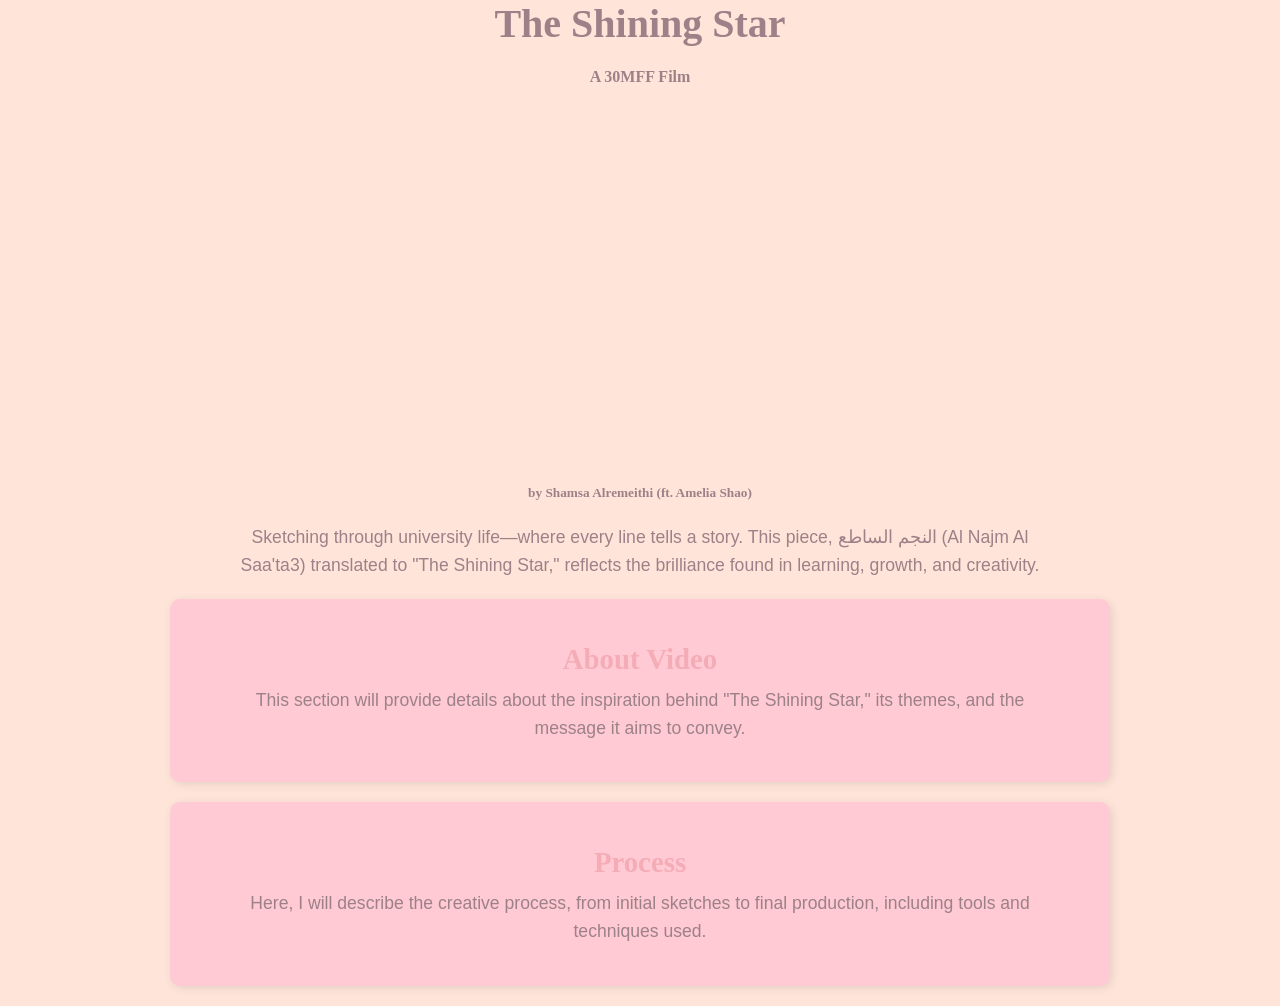
==== 30MFF Film/index.html @ 5f30f7c6 "30MFF Film" ====
<html>
<html lang="en">
<head>
    <meta charset="UTF-8">
    <meta name="viewport" content="width=device-width, initial-scale=1.0">
    <title>The Shining Star</title>
    <link rel="stylesheet" href="style.css">
</head>
<body>

    <center><h1>The Shining Star</h1></center>
    <center><h4>A 30MFF Film</h4></center>

    <!-- <iframe width="560" height="315" src="https://www.youtube.com/embed/K5BdJ549cKo?si=kLGH2-34t69W0AnN" title="YouTube video player" frameborder="0" allow="accelerometer; autoplay; clipboard-write; encrypted-media; gyroscope; picture-in-picture; web-share" referrerpolicy="strict-origin-when-cross-origin" allowfullscreen></iframe> -->
    
    <iframe width="560" height="315" src="https://www.youtube.com/embed/c_AoSeTFgb4" title="YouTube video player" frameborder="0" allow="accelerometer; autoplay; clipboard-write; encrypted-media; gyroscope; picture-in-picture; web-share" referrerpolicy="strict-origin-when-cross-origin" allowfullscreen></iframe>
    
    <center><h5>by Shamsa Alremeithi (ft. Amelia Shao)</h5></center>

    <center>
        <p>
            Sketching through university life—where every line tells a story. 
            This piece, النجم الساطع (Al Najm Al Saa'ta3) translated to "The Shining Star," 
            reflects the brilliance found in learning, growth, and creativity.
        </p>
    </center>

    <!-- Sections -->
    <div class="section">
        <h2>About Video</h2>
        <p>
            This section will provide details about the inspiration behind "The Shining Star," 
            its themes, and the message it aims to convey.
        </p>
    </div>

    <div class="section">
        <h2>Process</h2>
        <p>
            Here, I will describe the creative process, from initial sketches to final production, 
            including tools and techniques used.
        </p>
    </div>

</body>
</html>
---- 30MFF Film/style.css ----
/* General Styling */
body {
    background-color: #FFE5D9;
    color: #9D8189;
    font-family: Calibri, sans-serif;
    margin: 0;
    padding: 0;
    text-align: center;
}

/* Banner Styling */
.banner {
    background-color: #FFCAD4;
    padding: 20px;
    border-radius: 0 0 10px 10px; /* Rounded bottom edges */
    box-shadow: 0 2px 10px rgba(0, 0, 0, 0.1);
    margin-bottom: 20px;
}

/* Headings */
h1, h2, h4, h5 {
    font-family: Georgia, serif;
    color: #9D8189;
}

h1 {
    font-size: 2.5rem;
    margin: 0;
}

/* Paragraphs */
p {
    font-size: 1.1rem;
    line-height: 1.6;
    max-width: 800px;
    margin: 0 auto 20px auto;
}

/* Centered Content */
iframe {
    margin: 20px 0;
}

/* Section Styling */
.section {
    background-color: #FFCAD4;
    padding: 20px;
    border-radius: 10px;
    margin: 20px auto;
    max-width: 900px;
    box-shadow: 2px 2px 10px rgba(0, 0, 0, 0.1);
}

/* Headings inside sections */
.section h2 {
    font-size: 1.8rem;
    color: #F4ACB7;
    margin-bottom: 10px;
}

/* Responsive Design */
@media (max-width: 768px) {
    h1 {
        font-size: 2rem;
    }
    h4 {
        font-size: 1.3rem;
    }
    p {
        font-size: 1rem;
    }
}
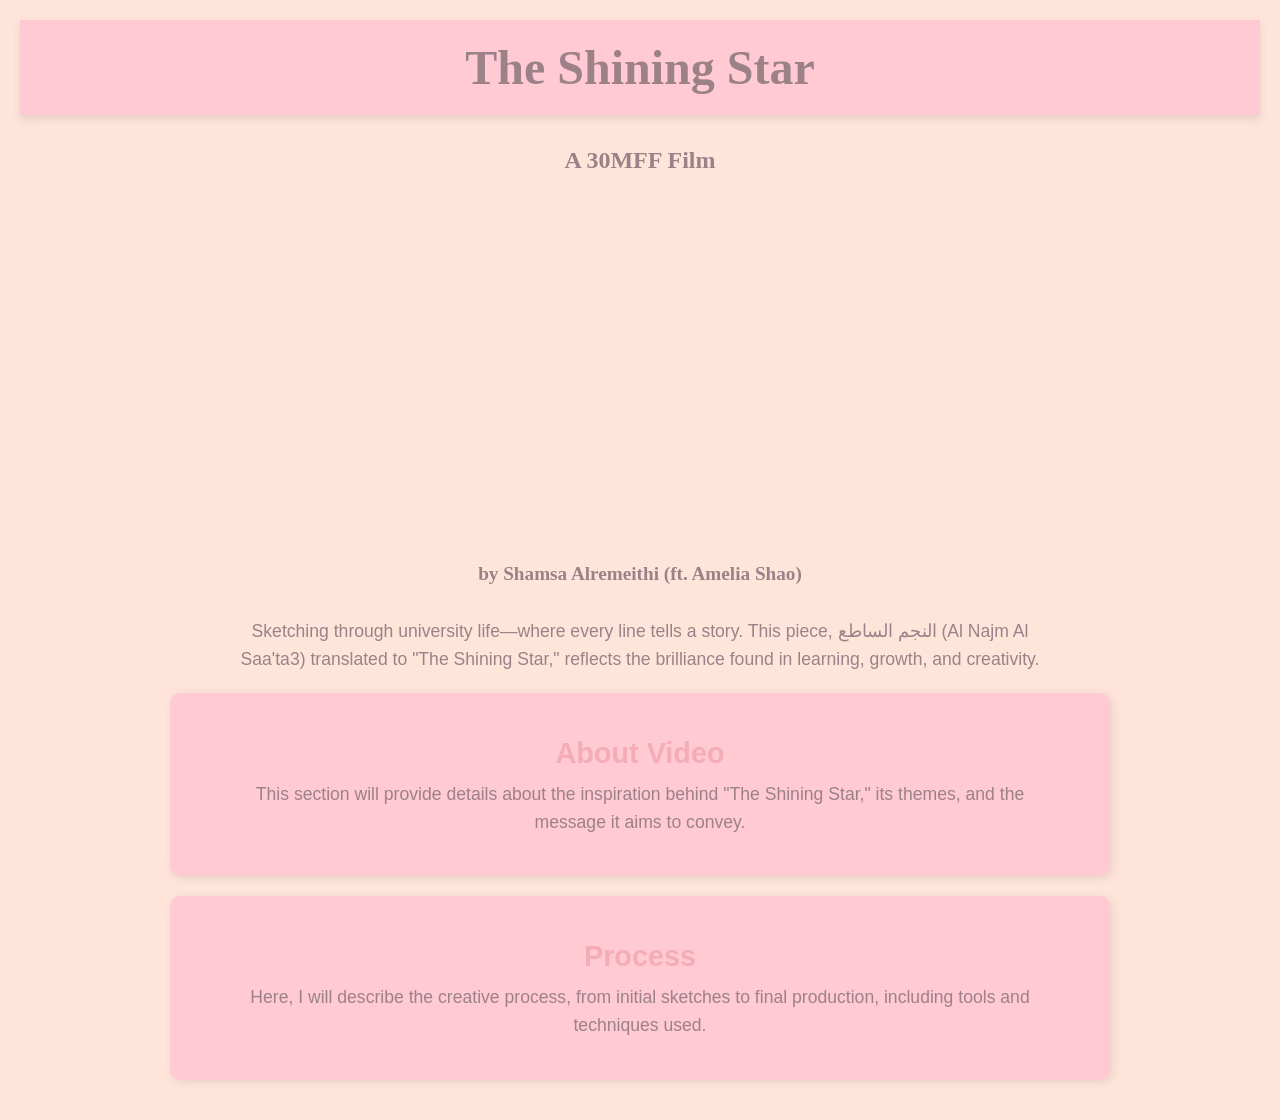
==== commit c4b28a33: "Update files" ====
--- a/30MFF Film/index.html
+++ b/30MFF Film/index.html
@@ -1,4 +1,4 @@
-<html>
+<!DOCTYPE html>
 <html lang="en">
 <head>
     <meta charset="UTF-8">
@@ -8,13 +8,21 @@
 </head>
 <body>
 
-    <center><h1>The Shining Star</h1></center>
+    <!-- Pink Banner -->
+    <div class="banner">
+        <h1>The Shining Star</h1>
+    </div>
+
     <center><h4>A 30MFF Film</h4></center>
 
-    <!-- <iframe width="560" height="315" src="https://www.youtube.com/embed/K5BdJ549cKo?si=kLGH2-34t69W0AnN" title="YouTube video player" frameborder="0" allow="accelerometer; autoplay; clipboard-write; encrypted-media; gyroscope; picture-in-picture; web-share" referrerpolicy="strict-origin-when-cross-origin" allowfullscreen></iframe> -->
-    
-    <iframe width="560" height="315" src="https://www.youtube.com/embed/c_AoSeTFgb4" title="YouTube video player" frameborder="0" allow="accelerometer; autoplay; clipboard-write; encrypted-media; gyroscope; picture-in-picture; web-share" referrerpolicy="strict-origin-when-cross-origin" allowfullscreen></iframe>
-    
+    <center>
+        <iframe width="560" height="315" src="https://www.youtube.com/embed/K5BdJ549cKo" 
+                title="YouTube video player" frameborder="0" 
+                allow="accelerometer; autoplay; clipboard-write; encrypted-media; gyroscope; picture-in-picture; web-share" 
+                referrerpolicy="strict-origin-when-cross-origin" allowfullscreen>
+        </iframe>
+    </center>
+
     <center><h5>by Shamsa Alremeithi (ft. Amelia Shao)</h5></center>
 
     <center>
--- a/30MFF Film/style.css
+++ b/30MFF Film/style.css
@@ -4,31 +4,41 @@
     color: #9D8189;
     font-family: Calibri, sans-serif;
     margin: 0;
-    padding: 0;
+    padding: 20px;
     text-align: center;
 }
 
 /* Banner Styling */
 .banner {
     background-color: #FFCAD4;
-    padding: 20px;
-    border-radius: 0 0 10px 10px; /* Rounded bottom edges */
-    box-shadow: 0 2px 10px rgba(0, 0, 0, 0.1);
-    margin-bottom: 20px;
+    padding: 20px 0;
+    margin: 0;
+    box-shadow: 0px 4px 8px rgba(0, 0, 0, 0.1);
 }
 
-/* Headings */
-h1, h2, h4, h5 {
+.banner h1 {
+    font-family: Georgia, serif;
+    font-size: 3rem;
+    color: #9D8189;
+    margin: 0;
+}
+
+/* Other Styling (unchanged) */
+h4, h5 {
     font-family: Georgia, serif;
     color: #9D8189;
 }
 
-h1 {
-    font-size: 2.5rem;
-    margin: 0;
+h4 {
+    font-size: 1.5rem;
+    margin-bottom: 20px;
 }
 
-/* Paragraphs */
+h5 {
+    font-size: 1.2rem;
+    margin-top: 10px;
+}
+
 p {
     font-size: 1.1rem;
     line-height: 1.6;
@@ -36,12 +46,10 @@
     margin: 0 auto 20px auto;
 }
 
-/* Centered Content */
 iframe {
     margin: 20px 0;
 }
 
-/* Section Styling */
 .section {
     background-color: #FFCAD4;
     padding: 20px;
@@ -51,7 +59,6 @@
     box-shadow: 2px 2px 10px rgba(0, 0, 0, 0.1);
 }
 
-/* Headings inside sections */
 .section h2 {
     font-size: 1.8rem;
     color: #F4ACB7;
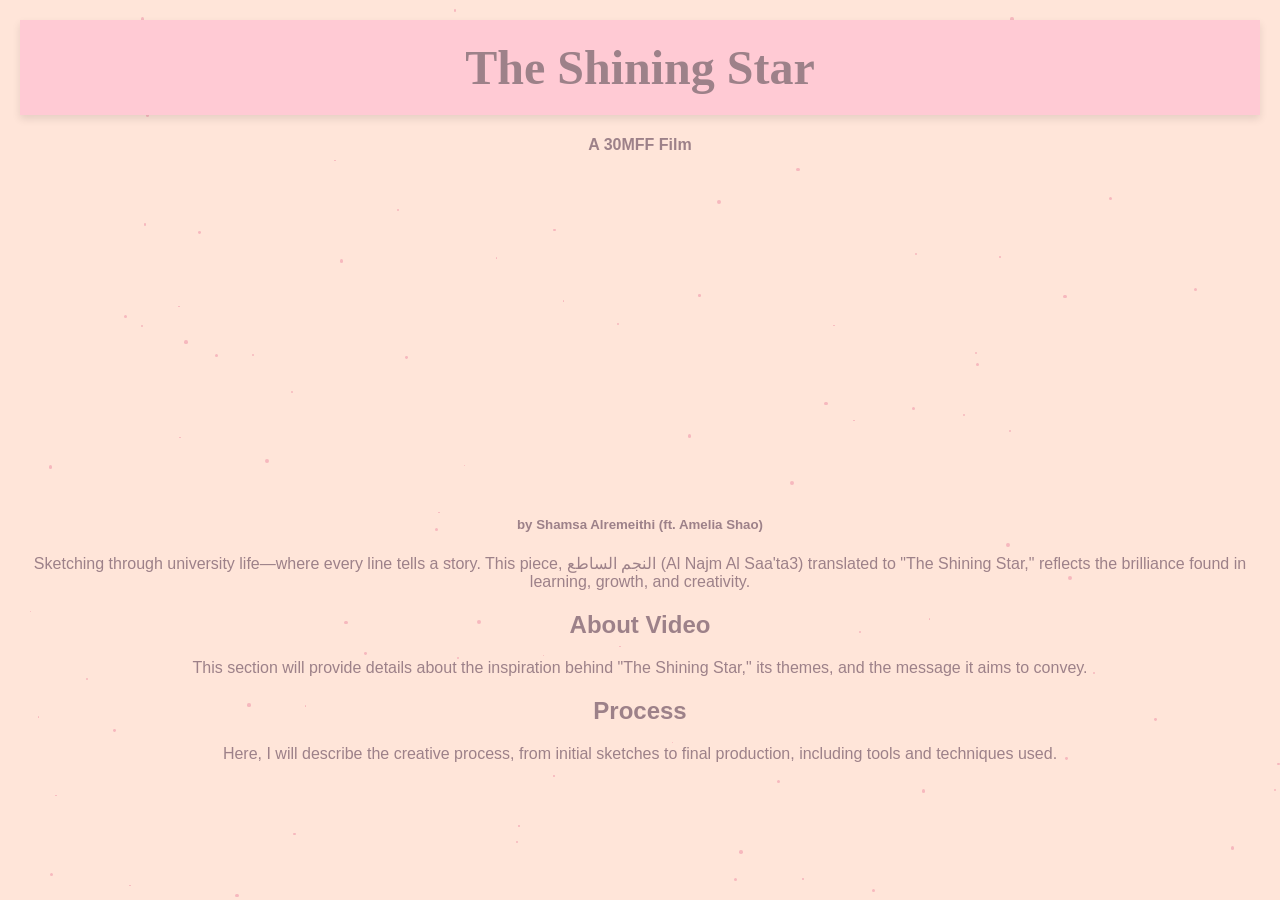
==== commit 71bd7201: "Update files" ====
--- a/30MFF Film/index.html
+++ b/30MFF Film/index.html
@@ -12,6 +12,9 @@
     <div class="banner">
         <h1>The Shining Star</h1>
     </div>
+
+    <!-- Star Container (for background stars) -->
+    <div class="star-container"></div>
 
     <center><h4>A 30MFF Film</h4></center>
 
@@ -50,5 +53,6 @@
         </p>
     </div>
 
+    <script src="script.js"></script>
 </body>
 </html>
--- a/30MFF Film/style.css
+++ b/30MFF Film/style.css
@@ -6,6 +6,7 @@
     margin: 0;
     padding: 20px;
     text-align: center;
+    position: relative;
 }
 
 /* Banner Styling */
@@ -23,57 +24,45 @@
     margin: 0;
 }
 
-/* Other Styling (unchanged) */
-h4, h5 {
-    font-family: Georgia, serif;
-    color: #9D8189;
+/* Star Container */
+.star-container {
+    position: absolute;
+    top: 0;
+    left: 0;
+    width: 100%;
+    height: 100%;
+    pointer-events: none; /* Prevents the stars from blocking clicks */
+    z-index: -1; /* Makes sure the stars stay in the background */
 }
 
-h4 {
-    font-size: 1.5rem;
-    margin-bottom: 20px;
+/* Styling for Stars */
+.star {
+    position: absolute;
+    background-color: #f4acb7;
+    border-radius: 50%;
+    opacity: 0.8;
+    animation: spin 10s linear infinite, float 5s ease-in-out infinite;
 }
 
-h5 {
-    font-size: 1.2rem;
-    margin-top: 10px;
+/* Spinning animation */
+@keyframes spin {
+    0% {
+        transform: rotate(0deg);
+    }
+    100% {
+        transform: rotate(360deg);
+    }
 }
 
-p {
-    font-size: 1.1rem;
-    line-height: 1.6;
-    max-width: 800px;
-    margin: 0 auto 20px auto;
-}
-
-iframe {
-    margin: 20px 0;
-}
-
-.section {
-    background-color: #FFCAD4;
-    padding: 20px;
-    border-radius: 10px;
-    margin: 20px auto;
-    max-width: 900px;
-    box-shadow: 2px 2px 10px rgba(0, 0, 0, 0.1);
-}
-
-.section h2 {
-    font-size: 1.8rem;
-    color: #F4ACB7;
-    margin-bottom: 10px;
-}
-
-/* Responsive Design */
-@media (max-width: 768px) {
-    h1 {
-        font-size: 2rem;
+/* Floating animation */
+@keyframes float {
+    0% {
+        transform: translateY(0) scale(1);
     }
-    h4 {
-        font-size: 1.3rem;
+    50% {
+        transform: translateY(-20px) scale(1.2);
     }
-    p {
-        font-size: 1rem;
+    100% {
+        transform: translateY(0) scale(1);
     }
 }
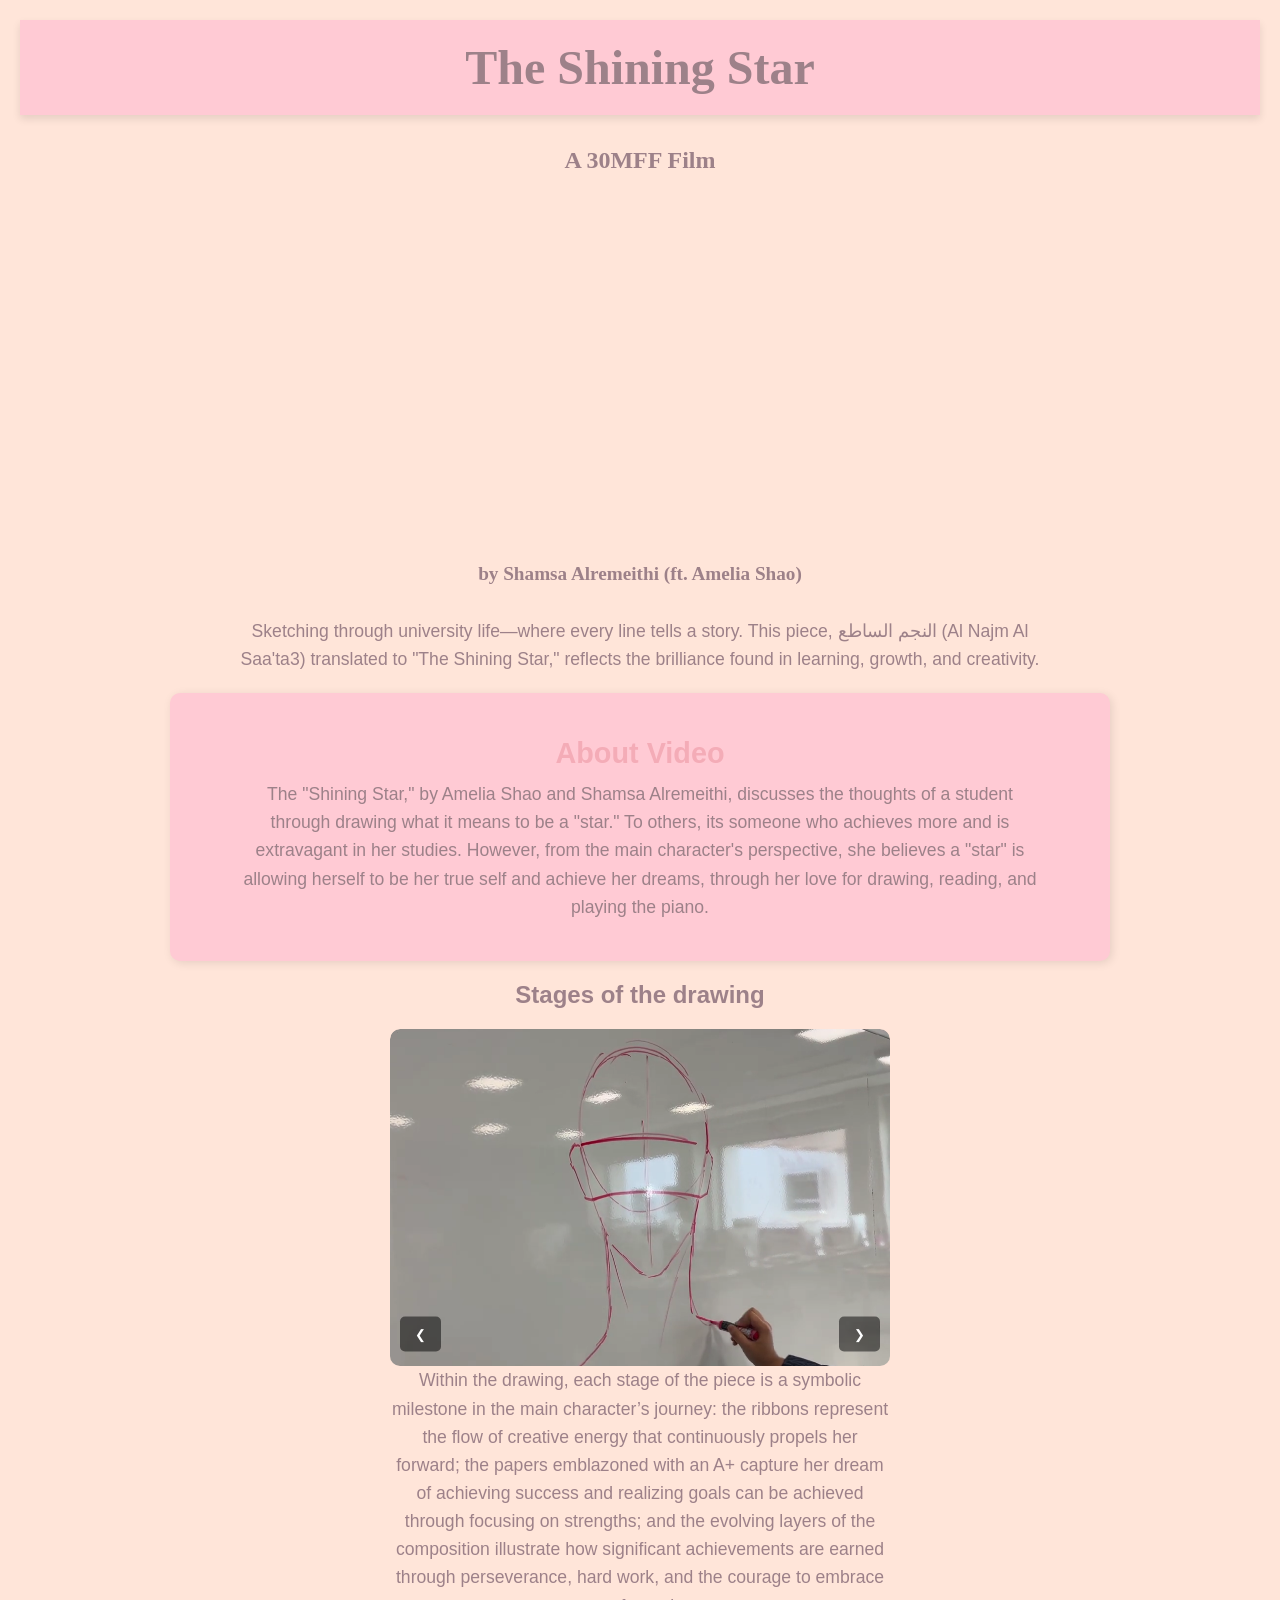
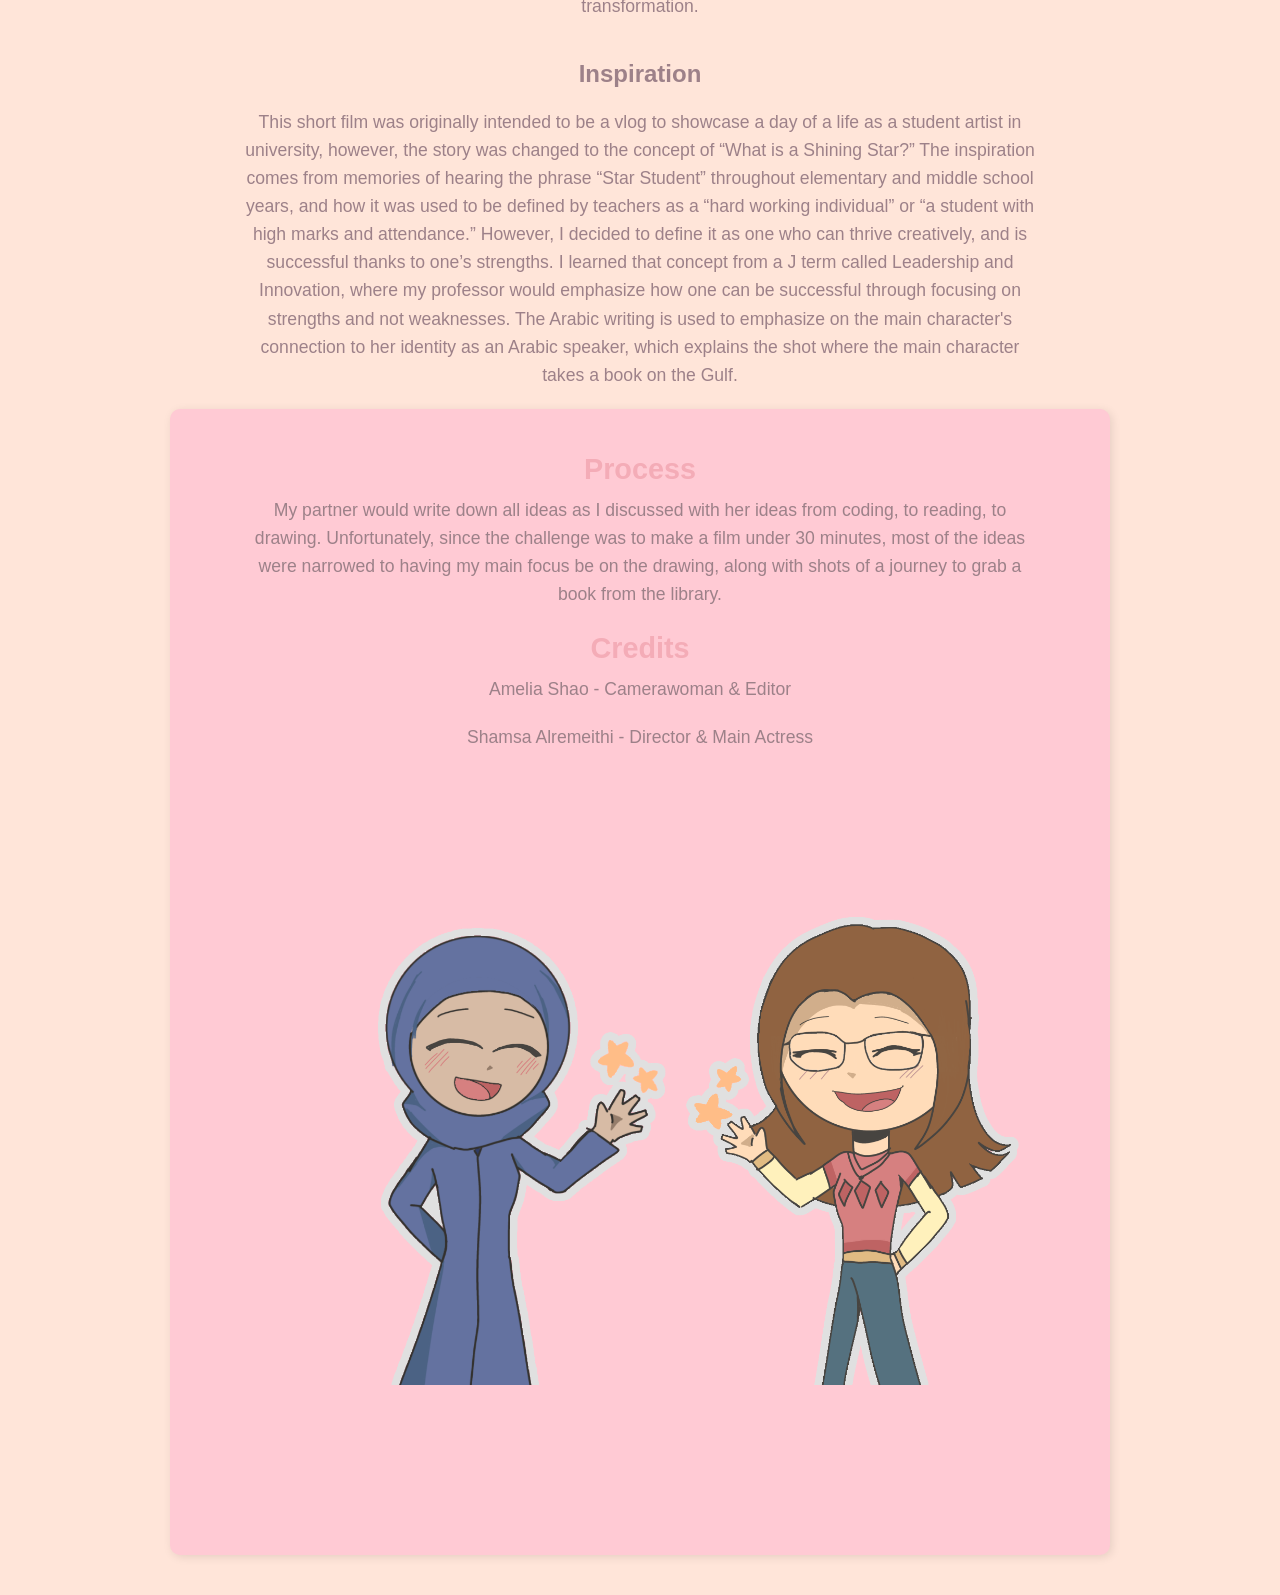
==== commit 0456a805: "updates" ====
--- a/30MFF Film/index.html
+++ b/30MFF Film/index.html
@@ -13,11 +13,9 @@
         <h1>The Shining Star</h1>
     </div>
 
-    <!-- Star Container (for background stars) -->
-    <div class="star-container"></div>
-
     <center><h4>A 30MFF Film</h4></center>
 
+    <!-- Youtube Video -->
     <center>
         <iframe width="560" height="315" src="https://www.youtube.com/embed/K5BdJ549cKo" 
                 title="YouTube video player" frameborder="0" 
@@ -40,19 +38,77 @@
     <div class="section">
         <h2>About Video</h2>
         <p>
-            This section will provide details about the inspiration behind "The Shining Star," 
-            its themes, and the message it aims to convey.
+            The "Shining Star," by Amelia Shao and Shamsa Alremeithi, discusses the thoughts of a student through drawing what 
+            it means to be a "star." To others, its someone who achieves more and is extravagant in her studies. 
+            However, from the main character's perspective, she believes a "star" is allowing herself to be her true self and achieve her dreams, 
+            through her love for drawing, reading, and playing the piano.
+        </p>
+
+    </div>
+
+    <div>
+        <h2>Stages of the drawing</h2>
+        <div class="slideshow-container">
+            <img class="slide" src="Process1.png" alt="Slide 1">
+            <img class="slide" src="Process2.png" alt="Slide 2">
+            <img class="slide" src="Final_Drawing.png" alt="Slide 3">
+            <button class="prev" onclick="changeSlide(-1)">&#10094;</button>
+            <button class="next" onclick="changeSlide(1)">&#10095;</button>
+        
+        
+            <p>
+            Within the drawing, each stage of the piece is a symbolic milestone in the main character’s journey: 
+            the ribbons represent the flow of creative energy that continuously propels her forward; 
+            the papers emblazoned with an A+ capture her dream of achieving success and realizing goals can be achieved through focusing on strengths; 
+            and the evolving layers of the composition illustrate how significant achievements are earned through perseverance, hard work, and the courage to embrace transformation.
         </p>
     </div>
 
+    <div>
+        <h2>Inspiration</h2>
+        <p>
+            This short film was originally intended to be a vlog to showcase a day of a life as a student artist in university, 
+            however, the story was changed to the concept of “What is a Shining Star?” 
+            The inspiration comes from memories of hearing the phrase “Star Student” throughout elementary and middle school years, 
+            and how it was used to be defined by teachers as a “hard working individual” or “a student with high marks and attendance.” 
+            However, I decided to define it as one who can thrive creatively, and is successful thanks to one’s strengths. 
+            I learned that concept from a J term called Leadership and Innovation, 
+            where my professor would emphasize how one can be successful through focusing on strengths and not weaknesses.
+            
+            The Arabic writing is used to emphasize on the main character's connection to her identity as an Arabic speaker, 
+            which explains the shot where the main character takes a book on the Gulf.
+
+        </p>
+            
+        </div>
+    </div>
+       
     <div class="section">
         <h2>Process</h2>
         <p>
-            Here, I will describe the creative process, from initial sketches to final production, 
-            including tools and techniques used.
+            My partner would write down all ideas as I discussed with her ideas from coding, to reading, to drawing. 
+            Unfortunately, since the challenge was to make a film under 30 minutes, 
+            most of the ideas were narrowed to having my main focus be on the drawing, 
+            along with shots of a journey to grab a book from the library.
+
         </p>
+        <h2>Credits</h2>
+        <p>
+            Amelia Shao - Camerawoman & Editor
+        </p>
+        <p>
+            Shamsa Alremeithi - Director & Main Actress 
+        </p>
+    
+    <!-- Rising Images -->
+
+    <div class="rising-images">
+        <img class="rising" src="Shamsa.PNG" alt="Rising Image 1">
+        <img class="rising" src="Amelia.PNG" alt="Rising Image 2">
     </div>
+    
+    
+    <script src="script.js"></script>
 
-    <script src="script.js"></script>
 </body>
 </html>
--- a/30MFF Film/style.css
+++ b/30MFF Film/style.css
@@ -1,4 +1,4 @@
-/* General Styling */
+/* General Style of the website */
 body {
     background-color: #FFE5D9;
     color: #9D8189;
@@ -6,10 +6,9 @@
     margin: 0;
     padding: 20px;
     text-align: center;
-    position: relative;
 }
 
-/* Banner Styling */
+/* Banner Style */
 .banner {
     background-color: #FFCAD4;
     padding: 20px 0;
@@ -24,45 +23,116 @@
     margin: 0;
 }
 
-/* Star Container */
-.star-container {
-    position: absolute;
-    top: 0;
-    left: 0;
-    width: 100%;
-    height: 100%;
-    pointer-events: none; /* Prevents the stars from blocking clicks */
-    z-index: -1; /* Makes sure the stars stay in the background */
+/* Other Styling (unchanged) */
+h4, h5 {
+    font-family: Georgia, serif;
+    color: #9D8189;
 }
 
-/* Styling for Stars */
-.star {
-    position: absolute;
-    background-color: #f4acb7;
-    border-radius: 50%;
-    opacity: 0.8;
-    animation: spin 10s linear infinite, float 5s ease-in-out infinite;
+h4 {
+    font-size: 1.5rem;
+    margin-bottom: 20px;
 }
 
-/* Spinning animation */
-@keyframes spin {
-    0% {
-        transform: rotate(0deg);
-    }
-    100% {
-        transform: rotate(360deg);
-    }
+h5 {
+    font-size: 1.2rem;
+    margin-top: 10px;
 }
 
-/* Floating animation */
-@keyframes float {
-    0% {
-        transform: translateY(0) scale(1);
-    }
-    50% {
-        transform: translateY(-20px) scale(1.2);
-    }
-    100% {
-        transform: translateY(0) scale(1);
-    }
+p {
+    font-size: 1.1rem;
+    line-height: 1.6;
+    max-width: 800px;
+    margin: 0 auto 20px auto;
 }
+
+iframe {
+    margin: 20px 0;
+}
+
+.section {
+    background-color: #FFCAD4;
+    padding: 20px;
+    border-radius: 10px;
+    margin: 20px auto;
+    max-width: 900px;
+    box-shadow: 2px 2px 10px rgba(0, 0, 0, 0.1);
+}
+
+.section h2 {
+    font-size: 1.8rem;
+    color: #F4ACB7;
+    margin-bottom: 10px;
+}
+
+
+.slideshow-container {
+    position: relative;
+    max-width: 500px; /* Adjust the width to make it smaller */
+    height: auto; /* Keeps aspect ratio */
+    margin: auto;
+    overflow: hidden;
+    border-radius: 10px;
+}
+
+.slide {
+    width: 100%; /* Makes the image fit inside the container */
+    height: auto; /* Keeps the image proportionate */
+    border-radius: 10px;
+}
+
+/* Navigation buttons */
+.prev, .next {
+    position: absolute;
+    top: 50%;
+    transform: translateY(-50%);
+    background-color: rgba(0, 0, 0, 0.5);
+    color: white;
+    border: none;
+    padding: 10px 15px;
+    cursor: pointer;
+    border-radius: 5px;
+}
+
+.prev {
+    left: 10px;
+}
+
+.next {
+    right: 10px;
+}
+
+.prev:hover, .next:hover {
+    background-color: rgba(0, 0, 0, 0.8);
+}
+
+
+/* Rising Images */
+
+.rising-images {
+    display: flex;
+    justify-content: space-between;
+    align-items: center;
+    max-width: 80%;
+    margin: 100px auto;
+    padding-bottom: 50px;
+}
+
+.rising {
+    width: 400px; 
+    opacity: 0;
+    transition: all 1s ease-out;
+}
+
+.left {
+    transform: translateX(-100px) translateY(100px); /* Left-side animation */
+}
+
+.right {
+    transform: translateX(100px) translateY(100px); /* Right-side animation */
+}
+
+.rising.show {
+    opacity: 1;
+    transform: translateX(0) translateY(0);
+}
